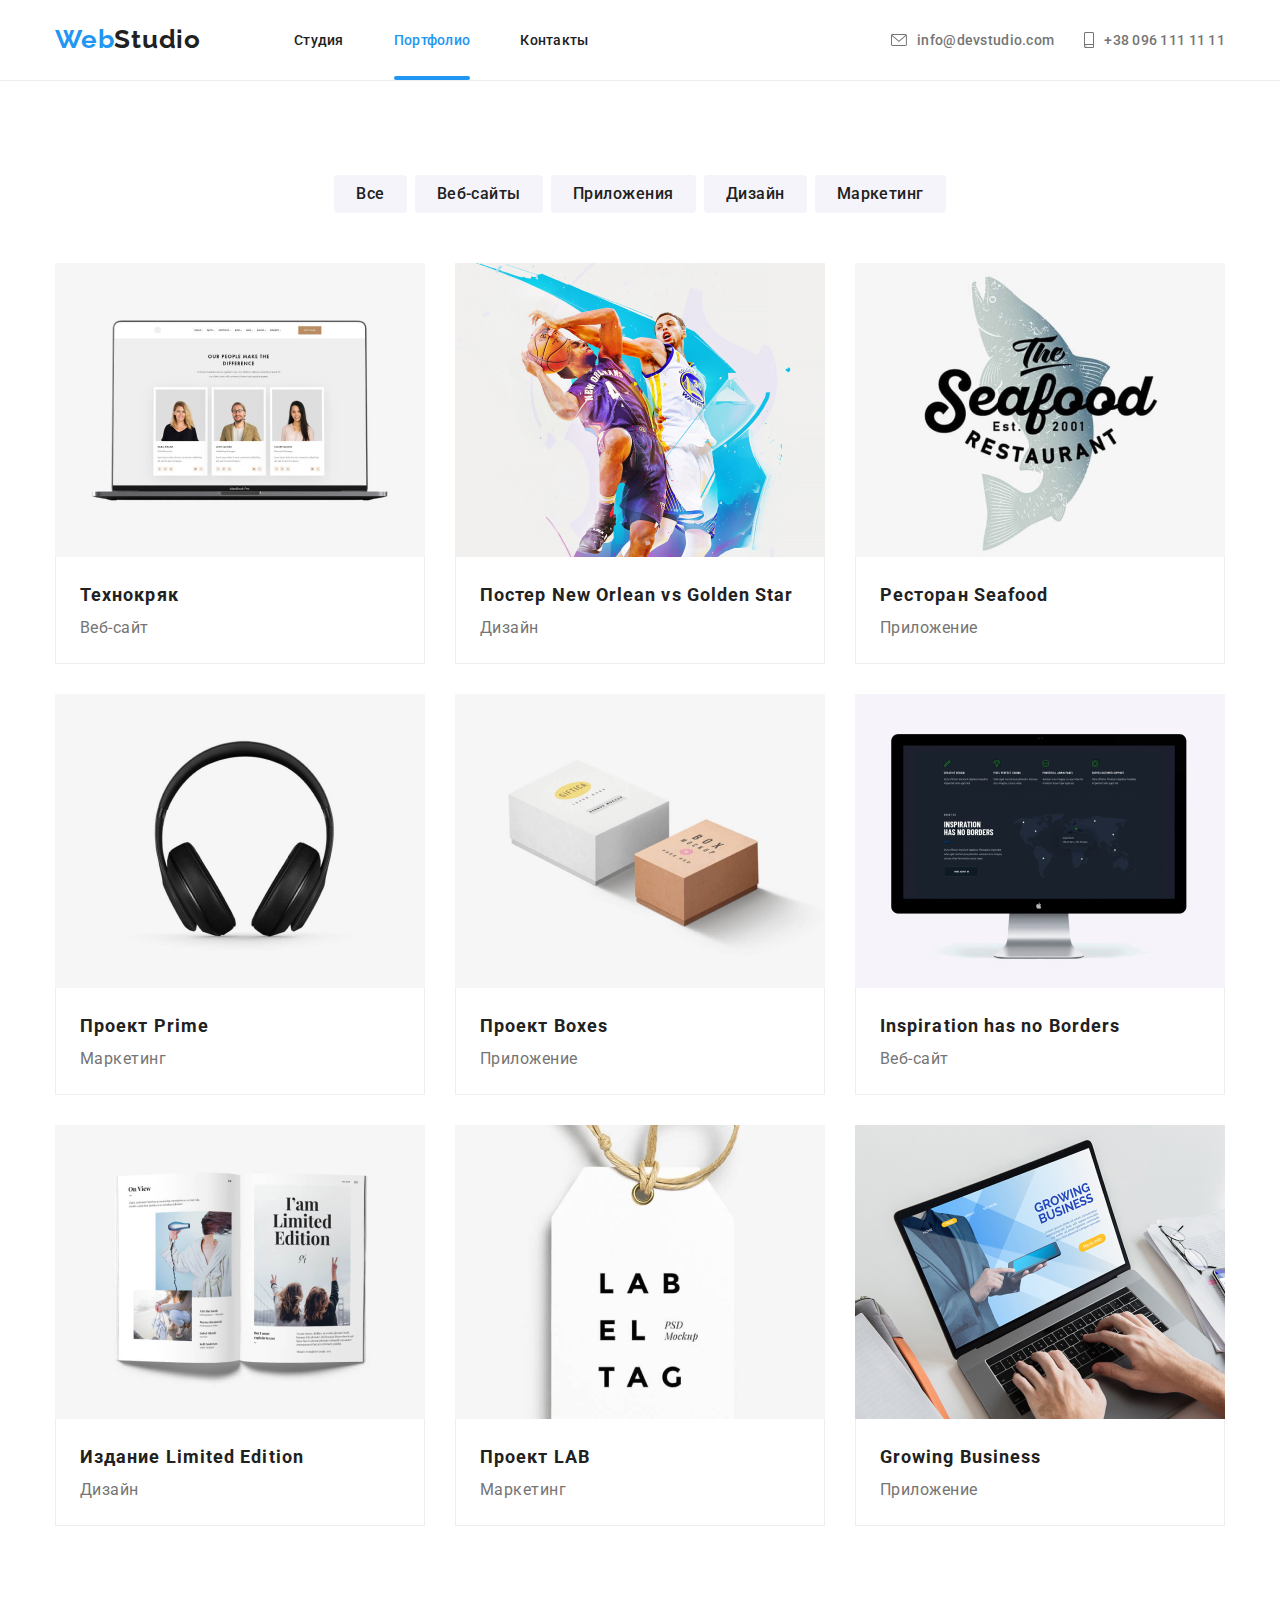
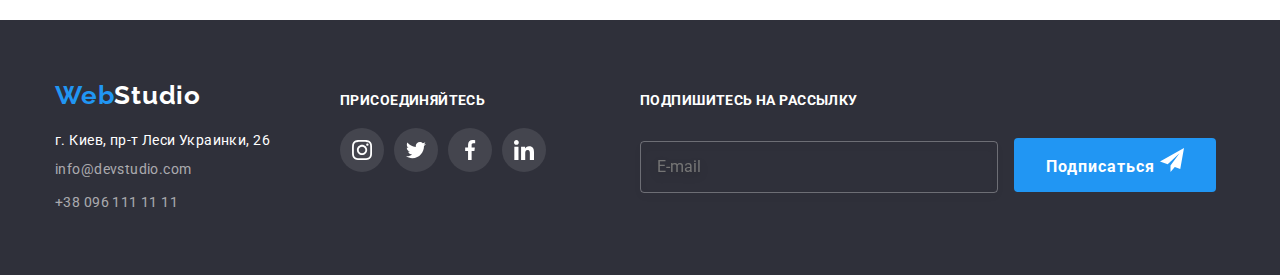
==== portfolio.html @ b3d7b761 "+hw6" ====
<!DOCTYPE html>
<html lang="ru">
<head>
    <meta charset="UTF-8">
    <meta name="viewport" content="width=device-width, initial-scale=1.0">
    <title>Портфолио</title>
    <link rel="stylesheet" href="https://cdnjs.cloudflare.com/ajax/libs/modern-normalize/1.0.0/modern-normalize.min.css">
    
    <link rel="preconnect" href="https://fonts.gstatic.com">
    <link href="https://fonts.googleapis.com/css2?family=Raleway:wght@700&family=Roboto:wght@400;500;700;900&display=swap"
        rel="stylesheet">
    <link rel="stylesheet" href="./css/styles.css">
</head>
<body>
    <header class="main-header">
    
        <div class="container header-container">
            <nav class="nav-content">
                <a href="./index.html" class="logo link"> <span class="logo-span">Web</span>Studio</a>
                <ul class="header-navigation-list list">
                    <li class="navigation-list">
                        <a href="./index.html" class="header-link link">Студия</a>
                    </li>
                    <li class="navigation-list">
                        <a href="./portfolio.html" class="header-link link current">Портфолио</a>
                    </li>
                    <li class="navigation-list">
                        <a href="#" class="header-link link">Контакты</a>
                    </li>
                </ul>
            </nav>
            <address class="header-contacts">
                <ul class="header-contacts-links list">
                    <li class="navigation-list"><a href="mailto:info@devstudio.com" class="header-contacts-link link">
                            <svg width="16" height="12" class="header-icon">
                                <use href="./images/sprite/symbol-defs.svg#icon-envelope">
                                </use>
                            </svg>
                            <span>info@devstudio.com</span> </a></li>
                    <li class="navigation-list"><a href="tel:+380961111111" class="header-contacts-link link">
                            <svg width="10" height="16" class="header-icon">
                                <use href="./images/sprite/symbol-defs.svg#icon-smartphone">
                                </use>
                            </svg>
                            <span>+38 096 111 11 11</span></a></li>
    
                </ul>
    
            </address>
        </div>
    
    </header>
    <main>
<section class="page-portfolio">
    <div class="container">
        <h1 class="visually-hidden">Портфолио</h1>
        <ul class="portfolio-buttons list">
            <li class="portfolio-btn"><button type="button" class="portfolio-button">Все</button></li>
            <li class="portfolio-btn"><button type="button" class="portfolio-button">Веб-сайты</button></li>
            <li class="portfolio-btn"><button type="button" class="portfolio-button">Приложения</button></li>
            <li class="portfolio-btn"><button type="button" class="portfolio-button">Дизайн</button></li>
            <li class="portfolio-btn"><button type="button" class="portfolio-button">Маркетинг</button></li>
        </ul>
    </div>
    <div class="container">
        <ul class="portfolio-examples list" >
            <li class="portfolio-item">
                <a href="#" class="portfolio-examples-link link">
                    <div class="portfolio-thumb">
                        <img src="./images/portfolio/technokryak.jpg" alt="ноутбук">
                        <p class="portfolio-thumb-text">Технокряк это современная площадка распространения коронавируса. Компании используют эту платформу для цифрового
                        шпионажа и атак на защищённые сервера конкурентов.</p>
                    </div>
                    <div class="portfolio-descr">
                        <h2 class="portfolio-cards-title">Технокряк</h2>
                        <p class="portfolio-cards-descr">Веб-сайт</p>
                    </div>
                </a>
            </li>
            <li class="portfolio-item">
                <a href="#" class="portfolio-examples-link link">
                    <div class="portfolio-thumb">
                        <img src="./images/portfolio/new-orlean.jpg" alt="постер">
                        <p class="portfolio-thumb-text">Технокряк это современная площадка распространения коронавируса. Компании используют эту
                            платформу для цифрового
                            шпионажа и атак на защищённые сервера конкурентов.</p>
                    </div>
                    <div class="portfolio-descr">
                        <h2 class="portfolio-cards-title">Постер New Orlean vs Golden Star</h2>
                        <p class="portfolio-cards-descr">Дизайн</p>
                    </div>
                </a>
            </li>
            <li class="portfolio-item">
                <a href="#" class="portfolio-examples-link link">
                   <div class="portfolio-thumb">
                        <img src="./images/portfolio/seafood.jpg" alt="логотип ресторана">
                        <p class="portfolio-thumb-text">Технокряк это современная площадка распространения коронавируса. Компании используют эту
                            платформу для цифрового
                            шпионажа и атак на защищённые сервера конкурентов.</p>
                   </div>
                    <div class="portfolio-descr">
                        <h2 class="portfolio-cards-title">Ресторан Seafood</h2>
                        <p class="portfolio-cards-descr">Приложение</p>
                    </div>
                </a>
            </li>
            <li class="portfolio-item">
                <a href="#" class="portfolio-examples-link link">
                    <div class="portfolio-thumb">
                        <img src="./images/portfolio/prime.jpg" alt="наушники">
                        <p class="portfolio-thumb-text">Технокряк это современная площадка распространения коронавируса. Компании используют эту
                            платформу для цифрового
                            шпионажа и атак на защищённые сервера конкурентов.</p>
                    </div>
                    <div class="portfolio-descr">
                        <h2 class="portfolio-cards-title">Проект Prime</h2>
                        <p class="portfolio-cards-descr">Маркетинг</p>
                    </div>
                </a>
            </li>
            <li class="portfolio-item">
                <a href="#" class="portfolio-examples-link link">
                    <div class="portfolio-thumb">
                        <img src="./images/portfolio/box.jpg" alt="коробки">
                        <p class="portfolio-thumb-text">Технокряк это современная площадка распространения коронавируса. Компании используют эту
                            платформу для цифрового
                            шпионажа и атак на защищённые сервера конкурентов.</p>
                    </div>
                    <div class="portfolio-descr">
                        <h2 class="portfolio-cards-title">Проект Boxes</h2>
                        <p class="portfolio-cards-descr">Приложение</p>
                    </div>
                </a>
            </li>
            <li class="portfolio-item">
                <a href="#" class="portfolio-examples-link link">
                    <div class="portfolio-thumb">
                        <img src="./images/portfolio/inspirations.jpg" alt="монитор">
                        <p class="portfolio-thumb-text">Технокряк это современная площадка распространения коронавируса. Компании используют эту
                            платформу для цифрового
                            шпионажа и атак на защищённые сервера конкурентов.</p>
                    </div>
                    <div class="portfolio-descr">
                        <h2 class="portfolio-cards-title">Inspiration has no Borders</h2>
                        <p class="portfolio-cards-descr">Веб-сайт</p>
                    </div>
                </a>
            </li>
            <li class="portfolio-item">
                <a href="#" class="portfolio-examples-link link">
                  <div class="portfolio-thumb">
                        <img src="./images/portfolio/limited-edition.jpg" alt="журнал">
                        <p class="portfolio-thumb-text">Технокряк это современная площадка распространения коронавируса. Компании используют эту
                            платформу для цифрового
                            шпионажа и атак на защищённые сервера конкурентов.</p>
                  </div>
                    <div class="portfolio-descr">
                        <h2 class="portfolio-cards-title">Издание Limited Edition</h2>
                        <p class="portfolio-cards-descr">Дизайн</p>
                    </div>
                </a>
            </li>
            <li class="portfolio-item">
                <a href="#" class="portfolio-examples-link link">
                   <div class="portfolio-thumb">
                        <img src="./images/portfolio/laba.jpg" alt="бирка">
                        <p class="portfolio-thumb-text">Технокряк это современная площадка распространения коронавируса. Компании используют эту
                            платформу для цифрового
                            шпионажа и атак на защищённые сервера конкурентов.</p>
                   </div>
                    <div class="portfolio-descr">
                        <h2 class="portfolio-cards-title">Проект LAB</h2>
                        <p class="portfolio-cards-descr">Маркетинг</p>
                    </div>
                </a>
            </li>
            <li class="portfolio-item">
                <a href="#" class="portfolio-examples-link link">
                    <div class="portfolio-thumb">
                        <img src="./images/portfolio/growing-business.jpg" alt="ноутбук">
                        <p class="portfolio-thumb-text">Технокряк это современная площадка распространения коронавируса. Компании используют эту
                            платформу для цифрового
                            шпионажа и атак на защищённые сервера конкурентов.</p>
                    </div>
                    <div class="portfolio-descr">
                        <h2 class="portfolio-cards-title">Growing Business</h2>
                        <p class="portfolio-cards-descr">Приложение</p>
                    </div>
                </a>
            </li>
        </ul>
    </div>
</section>
    </main>
<footer class="footer-main">
    <div class="container">
        <div class="footer-contact">

            <div class="footer-contact-container">
                <a href="#" class="logo-footer link"> <span class="logo-span">Web</span>Studio </a>
                <address>
                    <ul class="footer-contacts-list list">
                        <li class="footer-contacts">
                            <a href="https://goo.gl/maps/H9d4dG1FLGciRgg88" target="blank" class="footer-place link">г.
                                Киев, пр-т Леси
                                Украинки, 26 </a>
                        </li>
                        <li class="footer-contacts">
                            <a href="mailto:info@devstudio.com" class="footer-contacts-links link">
                                info@devstudio.com</a>
                        </li>
                        <li class="footer-contacts">
                            <a href="tel:+380961111111" class="footer-contacts-links link">+38 096 111 11 11</a>
                        </li>


                    </ul>
                </address>
            </div>
            <div class="join">
                <p class="join-text">ПРИСОЕДИНЯЙТЕСЬ</p>
                <ul class="social-list list">
                    <li class="social">
                        <a href="#" class="social-link link" aria-label="Instagram">
                            <svg class="social-icons">
                                <use href="./images/sprite/symbol-defs.svg#icon-instagram"></use>
                            </svg>
                        </a>
                    </li>
                    <li class="social">
                        <a href="#" class="social-link link" aria-label="Twitter">
                            <svg class="social-icons">
                                <use href="./images/sprite/symbol-defs.svg#icon-twitter"></use>
                            </svg>
                        </a>
                    </li>
                    <li class="social">
                        <a href="#" class="social-link link" aria-label="Facebook">
                            <svg class="social-icons">
                                <use href="./images/sprite/symbol-defs.svg#icon-facebook"></use>
                            </svg>
                        </a>
                    </li>
                    <li class="social">
                        <a href="#" class="social-link link" aria-label="LinkedIn">
                            <svg class="social-icons">
                                <use href="./images/sprite/symbol-defs.svg#icon-linkedin"></use>
                            </svg>
                        </a>
                    </li>
                </ul>
            </div>
            <div class="footer-form">
                <form>
                    <p class="join-text footer-join-text">ПОДПИШИТЕСЬ НА РАССЫЛКУ</p>
            
                    <input class="footer-input" type="email" placeholder="E-mail">
                    <button type="submit" class="button-hero">Подписаться
                        <svg class="footer-form-icon">
                            <use href="./images/sprite/symbol-defs.svg#icon-send"></use>
                        </svg>
                    </button>
                </form>
            
            </div>
        </div>
    </div>
</footer>
</body>
</html>
---- css/styles.css ----
:root {
  --text-black: #212121;
  --text-grey: #757575;
  --text-white: #ffffff;
  --accent-blue: #2196f3;
  --bgd-dark-color: #2f303a;
  --bgd-light-color: #f5f4fa;
  --border-color: #afb1b8;
}

/* Main styles */
.visually-hidden {
  position: absolute !important;
  clip: rect(1px 1px 1px 1px); /* IE6, IE7 */
  clip: rect(1px, 1px, 1px, 1px);
  padding: 0 !important;
  border: 0 !important;
  height: 1px !important;
  width: 1px !important;
  overflow: hidden;
}
body {
  font-family: "Roboto", sans-serif;
  margin: 0;
}
.link {
  text-decoration: none;
  cursor: pointer;
  font-style: normal;
}
.list {
  list-style: none;
  padding: 0;
  margin: 0;
}
.container {
  width: 1200px;
  margin-top: 0;
  margin-left: auto;
  margin-right: auto;
  padding-left: 15px;
  padding-right: 15px;
  /* outline: red solid 2px; */
}
section {
  /* outline: yellow solid 4px; */
}
.button {
  font-style: inherit;
  font-family: inherit;
}
h1,
h2,
h3,
h4,
h5,
h6,
p {
  margin: 0;
}
img {
  display: block;
}
/* Header */
.main-header {
  font-weight: 500;
  font-size: 14px;
  line-height: 1.143;
  letter-spacing: 0.02em;
  color: var(--text-black);
  border-bottom: 1px solid #ececec;
}
.header-container {
  display: flex;
  align-items: center;
  min-height: 80px;
}

.nav-content {
  display: flex;
  align-items: center;
}
.header-navigation-list {
  padding-bottom: 0;
  margin-left: 93px;
  display: flex;
}
.header-navigation-list .navigation-list + .navigation-list {
  margin-left: 50px;
}
.header-contacts {
  margin-left: auto;
  display: flex;
  align-items: center;
}
.header-link {
  position: relative;
  color: var(--text-black);
  padding-bottom: 32px;
  padding-top: 32px;
  transition: color 250ms cubic-bezier(0.4, 0, 0.2, 1);
}
.header-contacts-links .navigation-list + .navigation-list {
  margin-left: 30px;
}

.header-contacts-links {
  display: flex;
  color: var(--text-white);
  align-items: center;
}

.header-contacts-link {
  color: var(--text-grey);
  padding: 32px 0px;
  display: flex;
  justify-content: center;
  align-items: center;
  transition: color 250ms cubic-bezier(0.4, 0, 0.2, 1);
}

.header-navigation-list a:hover,
.header-navigation-list a:focus {
  color: var(--accent-blue);
}
.header-contacts a:hover,
.header-contacts a:focus {
  color: var(--accent-blue);
}
.logo {
  font-family: Raleway, sans-serif;
  font-weight: bold;
  font-size: 26px;
  line-height: 1.192;
  letter-spacing: 0.03em;
  color: var(--text-black);
  align-self: center;
  padding-top: 24px;
  padding-bottom: 25px;
  animation-duration: 1500ms;
}
.logo-span {
  font-family: Raleway, sans-serif;
  font-weight: bold;
  font-size: 26px;
  line-height: 1.192;
  letter-spacing: 0.03em;
  color: var(--accent-blue);
}
.header-icon {
  margin-right: 10px;
  display: inline-block;
  fill: currentColor;
  transition: fill 250ms cubic-bezier(0.4, 0, 0.2, 1);
}
.header-icon:hover,
.header-icon:focus {
  fill: currentColor;
}
.navigation-list {
  display: flex;
  align-items: center;
}
/* Footer */
.footer-place {
  font-size: 14px;
  line-height: 1.713px;
  letter-spacing: 0.03em;
  color: var(--text-white);
}
.footer-main {
  background-color: var(--bgd-dark-color);
  padding-top: 60px;
  padding-bottom: 60px;
}
.logo-footer {
  font-family: Raleway, sans-serif;
  font-weight: bold;
  font-size: 26px;
  line-height: 0.8;
  letter-spacing: 0.03em;
  color: var(--text-white);
}
.footer-contacts-list {
  margin-top: 20px;
}
.footer-contacts-list .footer-contacts + .footer-contacts {
  margin-top: 9px;
}
.footer-contacts-links {
  font-size: 14px;
  line-height: 1.713;
  letter-spacing: 0.03em;
  color: rgba(255, 255, 255, 0.6);
}
.footer-contact {
  display: flex;
  justify-content: baseline;
  align-items: ;
}
.join-text {
  font-weight: bold;
  font-size: 14px;
  line-height: 1.143;
  letter-spacing: 0.03em;
  text-transform: uppercase;
  margin-bottom: 20px;

  color: var(--text-white);
}
.join {
  padding-top: 12px;
}
.footer-contact-container {
  margin-right: 70px;
}

.join .social-link {
  background: rgba(255, 255, 255, 0.1);
}
.join .social-icons {
  fill: var(--text-white);
}
.footer-form {
  padding-top: 12px;
  margin-left: 94px;
}
.footer-input {
  border: 1px solid rgba(255, 255, 255, 0.3);
  filter: drop-shadow(0px 4px 4px rgba(0, 0, 0, 0.15));
  border-radius: 4px;
  background-color: transparent;
  padding: 16px;
  width: 358px;
  margin-right: 12px;
  color: var(--text-white);
}
.footer-input:focus {
  outline: none;
}
.button-footer {
  background: #2196f3;
  box-shadow: 0px 4px 4px rgba(0, 0, 0, 0.15);
  border-radius: 4px;
  padding: 10px 30px;
}
.footer-form-icon {
  width: 24px;
  height: 24px;
}
.footer-join-text {
  margin-bottom: 0;
}
.footer-form-btn {
  color: var(--text-white);
  background-color: var(--accent-blue);
  font-weight: bold;
  font-size: 16px;
  line-height: 1.87;
  letter-spacing: 0.06em;
  margin-top: 20px;
  border-radius: 4px;
  border: none;
  padding: 10px 32px;
}
/* studio */
/* Hero */
.section-hero {
  background-color: var(--bgd-dark-color);
  text-align: center;
}
.container-hero {
  max-width: 1600px;
  height: 600px;
  padding: 200px 0;
  margin-left: auto;
  margin-right: auto;
  background-image: linear-gradient(
      rgba(47, 48, 58, 0.4),
      rgba(47, 48, 58, 0.4)
    ),
    url("../images/hero/Img.jpg");
  background-size: cover;
  background-repeat: no-repeat;
  background-position: center;
}
.hero-title {
  color: var(--text-white);
  font-weight: 900;
  font-size: 44px;
  line-height: 1.36;
  letter-spacing: 0.06em;
  text-transform: uppercase;
}
.button-hero {
  color: var(--text-white);
  background-color: var(--accent-blue);
  font-weight: bold;
  font-size: 16px;
  line-height: 1.87;
  letter-spacing: 0.06em;
  margin-top: 30px;
  border-radius: 4px;
  border: none;
  padding: 10px 32px;
}
/* Advantages */

.advantages-section {
  padding-top: 94px;
  padding-bottom: 94px;
}
.advantages-title {
  font-size: 14px;
  line-height: 1.143;
  letter-spacing: 0.03em;
  text-transform: uppercase;
  color: var(--text-black);

  margin-top: 0;
  margin-bottom: 10px;
}
.advantages-examples {
  display: flex;
  justify-content: space-between;
}
.advantages-list {
  display: inline-block;
  width: 270px;
}
.advantages-list:not(:first-child) {
  margin-left: 30px;
}
.advantages-text {
  color: var(--text-grey);
  font-size: 14px;
  line-height: 1.713;
  letter-spacing: 0.03em;
  /* display: inline; */
}
.advantages-icon {
  padding: 25px 102px;
  background-color: var(--bgd-light-color);
  margin-bottom: 30px;
}
.adv-icon {
  width: 70px;
  height: 70px;
}
/* What we do */
.examples {
  padding-bottom: 94px;
}
.title-section {
  font-weight: bold;
  font-size: 36px;
  line-height: 1.167;
  letter-spacing: 0.03em;
  color: var(--text-black);
  margin-top: 0;
  margin-bottom: 50px;
  text-align: center;
}

.exaples-list {
  display: flex;
  justify-content: space-between;
}
.exaples-list .examples-item + .examples-item {
  margin-left: 30px;
}
.examples-thumb {
  position: relative;
}
.title-examples {
  position: absolute;
  bottom: 0;
  background: rgba(47, 48, 58, 0.8);
  padding-top: 27px;
  padding-bottom: 27px;
  width: 100%;
  font-weight: bold;
  font-size: 14px;
  line-height: 1.143;
  text-align: center;
  letter-spacing: 0.03em;
  text-transform: uppercase;
  color: var(--text-white);
}

/* Team */

.section-team {
  background-color: var(--bgd-light-color);
  padding-top: 94px;
  padding-bottom: 94px;
}
.team-card {
  background-color: var(--text-white);
  border-radius: 0px 0px 4px 4px;
  width: 270px;
  box-shadow: 0px 1px 3px rgba(0, 0, 0, 0.12), 0px 1px 1px rgba(0, 0, 0, 0.14),
    0px 2px 1px rgba(0, 0, 0, 0.2);
}

.team-card-container {
  padding: 30px 10px;
}
.team-list {
  display: flex;
  justify-content: space-between;
}
.team-list .team-card + .team-card {
  margin-left: 30px;
}
.team-person-name {
  font-weight: 500;
  font-size: 16px;
  line-height: 1.188;
  letter-spacing: 0.03em;
  color: var(--text-black);
  margin-bottom: 10px;
  text-align: center;
}
.team-personal-descr {
  font-size: 16px;
  line-height: 1.188;
  letter-spacing: 0.03em;
  color: var(--text-grey);
  text-align: center;
  margin-bottom: 16px;
}
.social-list {
  display: flex;
  justify-content: center;
}
.social-icons {
  width: 20px;
  height: 20px;
  fill: var(--border-color);
  transition: fill 250ms cubic-bezier(0.4, 0, 0.2, 1);
}
.social-link {
  display: flex;
  align-items: center;
  justify-content: center;
  width: 44px;
  height: 44px;
  border-radius: 50%;
  transition: background-color 250ms cubic-bezier(0.4, 0, 0.2, 1);
}
.social-link:focus,
.social-link:hover {
  background-color: var(--accent-blue);
  /* fill: var(--text-white); */
}
.social-link:focus .social-icons,
.social-link:hover .social-icons {
  fill: var(--text-white);
}
.social:not(:last-child) {
  margin-right: 10px;
}
/* Customers */

.section-customers {
  padding-top: 94px;
  padding-bottom: 94px;
}

.customer-list {
  display: flex;
  justify-content: center;
}
.customers-link {
  display: flex;
  border: 1px solid var(--border-color);
  border-radius: 4px;
  width: 170px;
  height: 90px;
  align-items: center;
  justify-content: center;
}
.customers:not(:last-child) {
  margin-right: 30px;
}
.customers-link:hover,
.customers-link:focus {
  border: 1px solid var(--accent-blue);
}
.first-customer {
  padding: 20px 64px;
}
.customers-icon {
  fill: var(--border-color);
  transition: fill 250ms cubic-bezier(0.4, 0, 0.2, 1);
}
.customers-link:focus .customers-icon,
.customers-link:hover .customers-icon {
  fill: var(--accent-blue);
}

/* Portfolio */

.page-portfolio {
  padding-top: 94px;
  padding-bottom: 94px;
}

.portfolio-buttons {
  display: flex;
  justify-content: center;
  margin-bottom: 50px;
}
.portfolio-button {
  font-weight: 500;
  font-size: 16px;
  line-height: 1.625;
  letter-spacing: 0.03em;
  color: var(--text-black);
  background-color: var(--bgd-light-color);
  border: transparent;
  padding: 6px 22px;
  border-radius: 4px;
  transition: color 250ms cubic-bezier(0.4, 0, 0.2, 1),
    background-color 250ms cubic-bezier(0.4, 0, 0.2, 1),
    box-shadow 250ms cubic-bezier(0.4, 0, 0.2, 1);
}

.portfolio-buttons .portfolio-btn + .portfolio-btn {
  margin-left: 8px;
}
.portfolio-examples {
  display: flex;
  flex-wrap: wrap;
}
.portfolio-item {
  margin-right: 30px;
  margin-bottom: 30px;
  transition: box-shadow 250ms cubic-bezier(0.4, 0, 0.2, 1);
}
.portfolio-item:nth-child(3n) {
  margin-right: 0px;
}

.portfolio-item:nth-last-child(-n + 3) {
  margin-bottom: 0;
}
.portfolio-thumb {
  position: relative;
  overflow: hidden;
}
.portfolio-thumb-text {
  position: absolute;
  left: 0;
  top: 0;
  width: 100%;
  height: 100%;
  padding: 63px 24px;
  transform: translateY(100%);
  font-size: 18px;
  line-height: 1.56;
  letter-spacing: 0.03em;
  color: var(--text-white);
  background-color: var(--accent-blue);
  transition: transform 250ms cubic-bezier(0.4, 0, 0.2, 1);
}
.portfolio-item:hover {
  box-shadow: 0px 1px 1px rgba(0, 0, 0, 0.12), 0px 4px 4px rgba(0, 0, 0, 0.06),
    1px 4px 6px rgba(0, 0, 0, 0.16);
}
.portfolio-examples-link:hover,
.portfolio-examples-link:focus {
  box-shadow: 0px 1px 1px rgba(0, 0, 0, 0.12), 0px 4px 4px rgba(0, 0, 0, 0.06),
    1px 4px 6px rgba(0, 0, 0, 0.16);
}
.portfolio-examples-link:hover .portfolio-thumb-text,
.portfolio-examples-link:focus .portfolio-thumb-text {
  transform: translateY(0%);
}
.portfolio-button:hover,
.portfolio-button:focus {
  color: var(--text-white);
  background-color: var(--accent-blue);
  box-shadow: 0px 3px 1px rgba(0, 0, 0, 0.1), 0px 1px 2px rgba(0, 0, 0, 0.08),
    0px 2px 2px rgba(0, 0, 0, 0.12);
}
.portfolio-cards-descr {
  font-weight: normal;
  font-size: 16px;
  line-height: 1.875;
  letter-spacing: 0.03em;
  color: var(--text-grey);
}

.portfolio-cards-title {
  font-weight: bold;
  font-size: 18px;
  line-height: 2;
  letter-spacing: 0.06em;
}
.portfolio-examples-link {
  color: var(--text-black);
  display: block;
}
.portfolio-descr {
  padding: 20px 24px;
  border-bottom: 1px solid #eeeeee;
  border-right: 1px solid #eeeeee;
  border-left: 1px solid #eeeeee;
}
.current {
  color: var(--accent-blue);
}
.current::after {
  content: "";
  position: absolute;
  display: block;
  width: 100%;
  height: 4px;
  bottom: 0;
  background-color: var(--accent-blue);
  border-radius: 2px;
}

.backdrop {
  position: fixed;
  top: 0;
  left: 0;
  width: 100%;
  height: 100%;
  background-color: rgba(0, 0, 0, 0.2);
  transition: all 250ms cubic-bezier(0.4, 0, 0.2, 1);
}
.modal {
  position: absolute;
  top: 50%;
  left: 50%;
  transform: translate(-50%, -50%);
  width: 528px;
  max-height: 581px;
  background-color: var(--text-white);
  box-shadow: 0px 1px 3px rgba(0, 0, 0, 0.12), 0px 1px 1px rgba(0, 0, 0, 0.14),
    0px 2px 1px rgba(0, 0, 0, 0.2);
  border-radius: 4px;
  padding: 40px;
}
.is-hidden {
  visibility: hidden;
  opacity: 0;
  pointer-events: none;
}
.modal-form {
  display: flex;
  flex-direction: column;
}
.modal-btn {
  position: absolute;
  top: 8px;
  right: 8px;
  width: 30px;
  height: 30px;
  border-radius: 50%;
  border: 1px solid rgba(0, 0, 0, 0.1);
  background-color: transparent;
  cursor: pointer;
  display: flex;
  justify-content: center;
  align-items: center;
}
.modal-btn:hover .modal-close {
  fill: var(--accent-blue);
}
.modal-title {
  font-weight: bold;
  font-size: 20px;
  line-height: 1.15;
  letter-spacing: 0.03em;
  color: var(--text-black);
  margin-bottom: 12px;
}
.modal-input {
  display: block;
  border: 1px solid rgba(33, 33, 33, 0.2);
  border-radius: 4px;
  width: 100%;
  /* margin-bottom: 10px; */
  padding-top: 12px;
  padding-bottom: 12px;
  padding-left: 42px;
  height: 40px;
  transition: border-color 250ms cubic-bezier(0.4, 0, 0.2, 1);
}
.modal-input:focus {
  border-color: var(--accent-blue);
  outline: none;
}
.modal-input:focus + .modal-icon {
  fill: var(--accent-blue);
}
.modal-icon {
  width: 18px;
  height: 18px;
  position: absolute;
  top: 50%;
  left: 12px;
  transform: translateY(-50%);
}
.modal-label {
  font-size: 12px;
  line-height: 1.17;
  letter-spacing: 0.01em;
  color: var(--text-grey);
  margin-top: 10px;
}
.modal-input-wrapper {
  position: relative;
  display: block;
  margin-top: 4px;
}
.modal-input.text {
  height: 120px;
  resize: none;
  padding: 12px 16px;
  margin-top: 4px;
  transition: border-color 250ms cubic-bezier(0.4, 0, 0.2, 1);
}
.modal-input.text:focus {
  outline: none;
}
.modal-input::placeholder {
  font-size: 12px;
  line-height: 1.17;
  letter-spacing: 0.01em;
  color: rgba(117, 117, 117, 0.5);
}
.policy-link {
  color: var(--accent-blue);
  font-size: 14px;
  line-height: 1.71;
  letter-spacing: 0.03em;
  margin-left: 2px;
}
.policy-label {
  display: flex;
  align-items: center;
  flex-wrap: wrap;
  font-size: 14px;
  line-height: 1.71;
  letter-spacing: 0.03em;
}
.policy-label::before {
  display: block;
  width: 16px;
  height: 16px;
  content: "";
  border: 2px solid var(--text-black);
  border-radius: 2px;
  margin-right: 8px;
}
.policy-checkbox:checked + .policy-label::before {
  background-color: var(--accent-blue);
  border-color: var(--accent-blue);
  background-image: url(../images/form/icon-check.svg);
  background-size: contain;
  background-origin: border-box;
}
.policy-checkbox:focus + .policy-label::before {
  /* background-color: var(--accent-blue); */
}

.button-hero.btn-modal {
  display: flex;
  justify-content: center;
  margin-right: auto;
  margin-left: auto;
  margin-top: 30px;
  margin-bottom: 0;
}
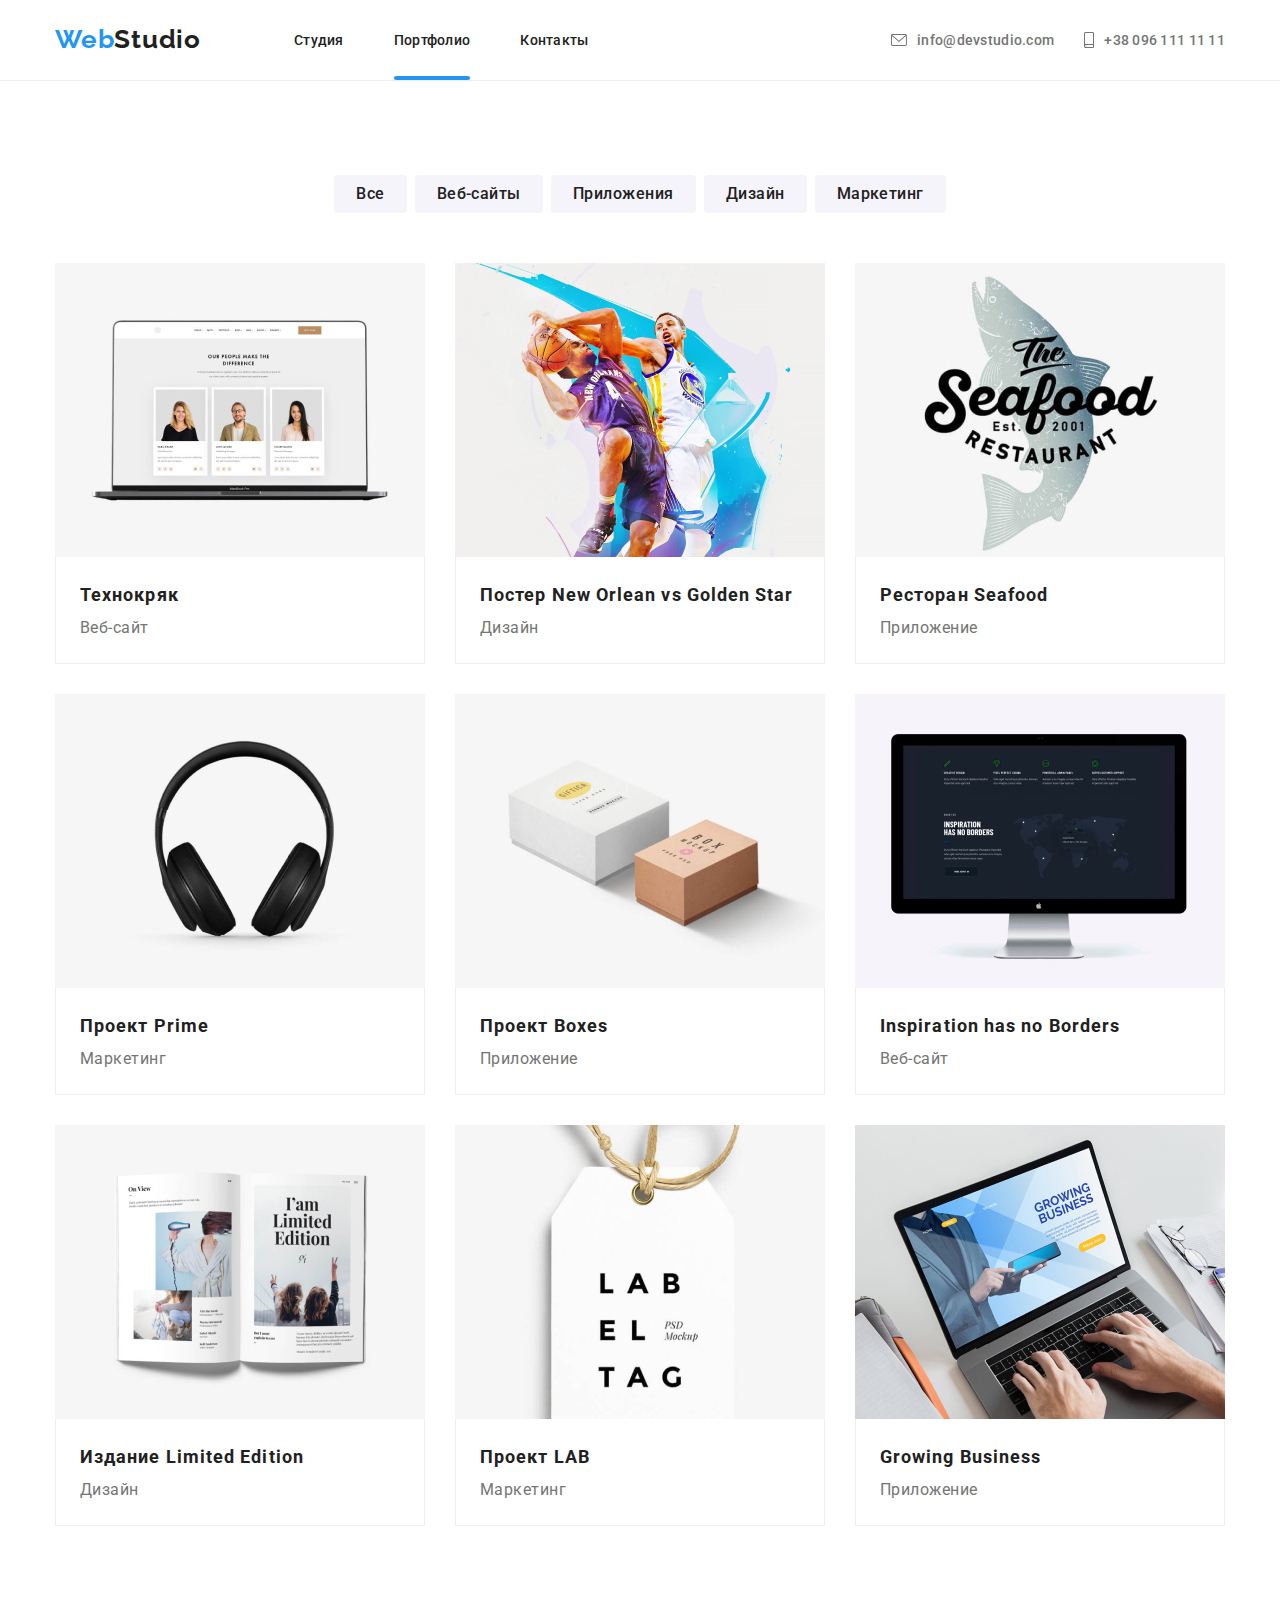
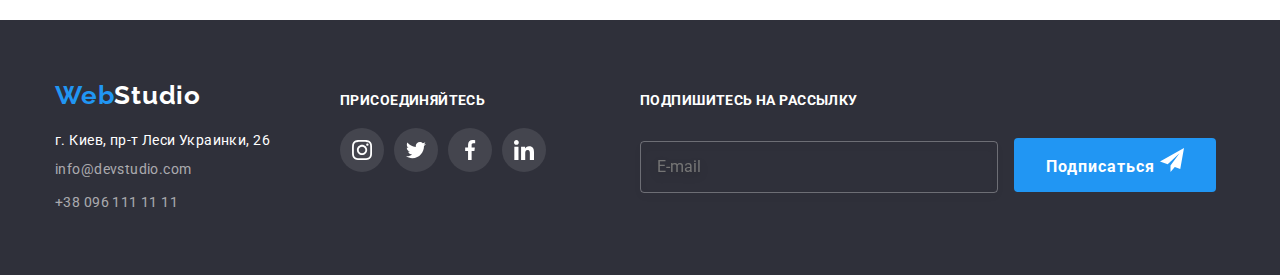
==== commit eee27d65: "1" ====
--- a/portfolio.html
+++ b/portfolio.html
@@ -9,7 +9,8 @@
     <link rel="preconnect" href="https://fonts.gstatic.com">
     <link href="https://fonts.googleapis.com/css2?family=Raleway:wght@700&family=Roboto:wght@400;500;700;900&display=swap"
         rel="stylesheet">
-    <link rel="stylesheet" href="./css/styles.css">
+    <!-- <link rel="stylesheet" href="./css/styles.css"> -->
+    <link rel="stylesheet" href="./css/main.min.css">
 </head>
 <body>
     <header class="main-header">
--- a/css/main.min.css
+++ b/css/main.min.css
@@ -0,0 +1,2 @@
+:root{--text-black: #212121;--text-grey: #757575;--text-white: #ffffff;--accent-blue: #2196f3;--bgd-dark-color: #2f303a;--bgd-light-color: #f5f4fa;--border-color: #afb1b8}.visually-hidden{position:absolute !important;clip:rect(1px 1px 1px 1px);clip:rect(1px, 1px, 1px, 1px);padding:0 !important;border:0 !important;height:1px !important;width:1px !important;overflow:hidden}.is-hidden{visibility:hidden;opacity:0;pointer-events:none}.link{text-decoration:none;cursor:pointer;font-style:normal}.list{list-style:none;padding:0;margin:0}.container{width:1200px;margin-top:0;margin-left:auto;margin-right:auto;padding-left:15px;padding-right:15px}.button{font-style:inherit;font-family:inherit}body{font-family:"Roboto", sans-serif;margin:0}h1,h2,h3,h4,h5,h6,p{margin:0}img{display:block}.current{color:var(--accent-blue)}.current::after{content:"";position:absolute;display:block;width:100%;height:4px;bottom:0;background-color:var(--accent-blue);border-radius:2px}.main-header{font-weight:500;font-size:14px;line-height:1.143;letter-spacing:0.02em;color:var(--text-black);border-bottom:1px solid #ececec}.header-container{display:flex;align-items:center;min-height:80px}.nav-content{display:flex;align-items:center}.header-navigation-list{padding-bottom:0;margin-left:93px;display:flex}.header-navigation-list .navigation-list+.navigation-list{margin-left:50px}.header-navigation-list a:hover,.header-navigation-list a:focus{color:var(--accent-blue)}.header-contacts{margin-left:auto;display:flex;align-items:center}.header-contacts a:hover,.header-contacts a:focus{color:var(--accent-blue)}.header-link{position:relative;color:var(--text-black);padding-bottom:32px;padding-top:32px;transition:color 250ms cubic-bezier(0.4, 0, 0.2, 1)}.header-contacts-links{display:flex;color:var(--text-white);align-items:center}.header-contacts-links .navigation-list+.navigation-list{margin-left:30px}.header-contacts-link{color:var(--text-grey);padding:32px 0px;display:flex;justify-content:center;align-items:center;transition:color 250ms cubic-bezier(0.4, 0, 0.2, 1)}.navigation-list{display:flex;align-items:center}.logo{font-family:Raleway, sans-serif;font-weight:bold;font-size:26px;line-height:1.192;letter-spacing:0.03em;color:var(--text-black);align-self:center;padding-top:24px;padding-bottom:25px;animation-duration:1500ms}.logo-span{font-family:Raleway, sans-serif;font-weight:bold;font-size:26px;line-height:1.192;letter-spacing:0.03em;color:var(--accent-blue)}.logo-footer{font-family:Raleway, sans-serif;font-weight:bold;font-size:26px;line-height:0.8;letter-spacing:0.03em;color:var(--text-white)}.header-icon{margin-right:10px;display:inline-block;fill:currentColor;transition:fill 250ms cubic-bezier(0.4, 0, 0.2, 1)}.header-icon:hover,.header-icon:focus{fill:currentColor}.footer-place{font-size:14px;line-height:1.713px;letter-spacing:0.03em;color:var(--text-white)}.footer-main{background-color:var(--bgd-dark-color);padding-top:60px;padding-bottom:60px}.footer-contacts-list{margin-top:20px}.footer-contacts-list .footer-contacts+.footer-contacts{margin-top:9px}.footer-contacts-links{font-size:14px;line-height:1.713;letter-spacing:0.03em;color:rgba(255,255,255,0.6)}.footer-contact{display:flex;justify-content:baseline}.footer-contact-container{margin-right:70px}.join-text{font-weight:bold;font-size:14px;line-height:1.143;letter-spacing:0.03em;text-transform:uppercase;margin-bottom:20px;color:var(--text-white)}.join{padding-top:12px}.join .social-link{background:rgba(255,255,255,0.1)}.join .social-icons{fill:var(--text-white)}.footer-join-text{margin-bottom:0}.footer-form{padding-top:12px;margin-left:94px}.footer-input{border:1px solid rgba(255,255,255,0.3);filter:drop-shadow(0px 4px 4px rgba(0,0,0,0.15));border-radius:4px;background-color:transparent;padding:16px;width:358px;margin-right:12px;color:var(--text-white)}.footer-input:focus{outline:none}.footer-form-icon{width:24px;height:24px}.button-footer{background:#2196f3;box-shadow:0px 4px 4px rgba(0,0,0,0.15);border-radius:4px;padding:10px 30px}.footer-form-btn{color:var(--text-white);background-color:var(--accent-blue);font-weight:bold;font-size:16px;line-height:1.87;letter-spacing:0.06em;margin-top:20px;border-radius:4px;border:none;padding:10px 32px}.button-hero{color:var(--text-white);background-color:var(--accent-blue);font-weight:bold;font-size:16px;line-height:1.87;letter-spacing:0.06em;margin-top:30px;border-radius:4px;border:none;padding:10px 32px}.button-hero.btn-modal{display:flex;justify-content:center;margin-right:auto;margin-left:auto;margin-top:30px;margin-bottom:0}.portfolio-buttons{display:flex;justify-content:center;margin-bottom:50px}.portfolio-buttons .portfolio-btn+.portfolio-btn{margin-left:8px}.portfolio-button{font-weight:500;font-size:16px;line-height:1.625;letter-spacing:0.03em;color:var(--text-black);background-color:var(--bgd-light-color);border:transparent;padding:6px 22px;border-radius:4px;transition:color 250ms cubic-bezier(0.4, 0, 0.2, 1),background-color 250ms cubic-bezier(0.4, 0, 0.2, 1),box-shadow 250ms cubic-bezier(0.4, 0, 0.2, 1)}.portfolio-button:hover,.portfolio-button:focus{color:var(--text-white);background-color:var(--accent-blue);box-shadow:0px 3px 1px rgba(0,0,0,0.1),0px 1px 2px rgba(0,0,0,0.08),0px 2px 2px rgba(0,0,0,0.12)}.modal-btn{position:absolute;top:8px;right:8px;width:30px;height:30px;border-radius:50%;border:1px solid rgba(0,0,0,0.1);background-color:transparent;cursor:pointer;display:flex;justify-content:center;align-items:center}.modal-btn:hover .modal-close{fill:var(--accent-blue)}.section-hero{background-color:var(--bgd-dark-color);text-align:center}.container-hero{max-width:1600px;height:600px;padding:200px 0;margin-left:auto;margin-right:auto;background-image:linear-gradient(rgba(47,48,58,0.4), rgba(47,48,58,0.4)),url("../images/hero/Img.jpg");background-size:cover;background-repeat:no-repeat;background-position:center}.hero-title{color:var(--text-white);font-weight:900;font-size:44px;line-height:1.36;letter-spacing:0.06em;text-transform:uppercase}.advantages-section{padding-top:94px;padding-bottom:94px}.advantages-title{font-size:14px;line-height:1.143;letter-spacing:0.03em;text-transform:uppercase;color:var(--text-black);margin-top:0;margin-bottom:10px}.advantages-examples{display:flex;justify-content:space-between}.advantages-list{display:inline-block;width:270px}.advantages-list:not(:first-child){margin-left:30px}.advantages-text{color:var(--text-grey);font-size:14px;line-height:1.713;letter-spacing:0.03em}.advantages-icon{padding:25px 102px;background-color:var(--bgd-light-color);margin-bottom:30px}.adv-icon{width:70px;height:70px}.examples{padding-bottom:94px}.title-section{font-weight:bold;font-size:36px;line-height:1.167;letter-spacing:0.03em;color:var(--text-black);margin-top:0;margin-bottom:50px;text-align:center}.exaples-list{display:flex;justify-content:space-between}.exaples-list .examples-item+.examples-item{margin-left:30px}.examples-thumb{position:relative}.title-examples{position:absolute;bottom:0;background:rgba(47,48,58,0.8);padding-top:27px;padding-bottom:27px;width:100%;font-weight:bold;font-size:14px;line-height:1.143;text-align:center;letter-spacing:0.03em;text-transform:uppercase;color:var(--text-white)}.section-team{background-color:var(--bgd-light-color);padding-top:94px;padding-bottom:94px}.team-card{background-color:var(--text-white);border-radius:0px 0px 4px 4px;width:270px;box-shadow:0px 1px 3px rgba(0,0,0,0.12),0px 1px 1px rgba(0,0,0,0.14),0px 2px 1px rgba(0,0,0,0.2)}.team-card-container{padding:30px 10px}.team-list{display:flex;justify-content:space-between}.team-list .team-card+.team-card{margin-left:30px}.team-person-name{font-weight:500;font-size:16px;line-height:1.188;letter-spacing:0.03em;color:var(--text-black);margin-bottom:10px;text-align:center}.team-personal-descr{font-size:16px;line-height:1.188;letter-spacing:0.03em;color:var(--text-grey);text-align:center;margin-bottom:16px}.social-list{display:flex;justify-content:center}.social-icons{width:20px;height:20px;fill:var(--border-color);transition:fill 250ms cubic-bezier(0.4, 0, 0.2, 1)}.social-link:focus .social-icons,.social-link:hover .social-icons{fill:var(--text-white)}.social-link{display:flex;align-items:center;justify-content:center;width:44px;height:44px;border-radius:50%;transition:background-color 250ms cubic-bezier(0.4, 0, 0.2, 1)}.social-link:focus,.social-link:hover{background-color:var(--accent-blue)}.social:not(:last-child){margin-right:10px}.section-customers{padding-top:94px;padding-bottom:94px}.customer-list{display:flex;justify-content:center}.customers-link{display:flex;border:1px solid var(--border-color);border-radius:4px;width:170px;height:90px;align-items:center;justify-content:center}.customers-link:hover,.customers-link:focus{border:1px solid var(--accent-blue)}.customers:not(:last-child){margin-right:30px}.first-customer{padding:20px 64px}.customers-icon{fill:var(--border-color);transition:fill 250ms cubic-bezier(0.4, 0, 0.2, 1)}.customers-link:focus .customers-icon,.customers-link:hover .customers-icon{fill:var(--accent-blue)}.backdrop{position:fixed;top:0;left:0;width:100%;height:100%;background-color:rgba(0,0,0,0.2);transition:all 250ms cubic-bezier(0.4, 0, 0.2, 1)}.modal{position:absolute;top:50%;left:50%;transform:translate(-50%, -50%);width:528px;max-height:581px;background-color:var(--text-white);box-shadow:0px 1px 3px rgba(0,0,0,0.12),0px 1px 1px rgba(0,0,0,0.14),0px 2px 1px rgba(0,0,0,0.2);border-radius:4px;padding:40px}.modal-form{display:flex;flex-direction:column}.modal-title{font-weight:bold;font-size:20px;line-height:1.15;letter-spacing:0.03em;color:var(--text-black);margin-bottom:12px}.modal-input{display:block;border:1px solid rgba(33,33,33,0.2);border-radius:4px;width:100%;padding-top:12px;padding-bottom:12px;padding-left:42px;height:40px;transition:border-color 250ms cubic-bezier(0.4, 0, 0.2, 1)}.modal-input:focus{border-color:var(--accent-blue);outline:none}.modal-input.text{height:120px;resize:none;padding:12px 16px;margin-top:4px;transition:border-color 250ms cubic-bezier(0.4, 0, 0.2, 1)}.modal-input.text:focus{outline:none}.modal-input::placeholder{font-size:12px;line-height:1.17;letter-spacing:0.01em;color:rgba(117,117,117,0.5)}.modal-icon{width:18px;height:18px;position:absolute;top:50%;left:12px;transform:translateY(-50%)}.modal-input:focus+.modal-icon{fill:var(--accent-blue)}.modal-label{font-size:12px;line-height:1.17;letter-spacing:0.01em;color:var(--text-grey);margin-top:10px}.modal-input-wrapper{position:relative;display:block;margin-top:4px}.policy-link{color:var(--accent-blue);font-size:14px;line-height:1.71;letter-spacing:0.03em;margin-left:2px}.policy-label{display:flex;align-items:center;flex-wrap:wrap;font-size:14px;line-height:1.71;letter-spacing:0.03em}.policy-label::before{display:block;width:16px;height:16px;content:"";border:2px solid var(--text-black);border-radius:2px;margin-right:8px}.policy-checkbox:checked+.policy-label::before{background-color:var(--accent-blue);border-color:var(--accent-blue);background-image:url(../images/form/icon-check.svg);background-size:contain;background-origin:border-box}.page-portfolio{padding-top:94px;padding-bottom:94px}.portfolio-examples{display:flex;flex-wrap:wrap}.portfolio-item{margin-right:30px;margin-bottom:30px;transition:box-shadow 250ms cubic-bezier(0.4, 0, 0.2, 1)}.portfolio-item:nth-child(3n){margin-right:0px}.portfolio-item:nth-last-child(-n+3){margin-bottom:0}.portfolio-item:hover{box-shadow:0px 1px 1px rgba(0,0,0,0.12),0px 4px 4px rgba(0,0,0,0.06),1px 4px 6px rgba(0,0,0,0.16)}.portfolio-thumb{position:relative;overflow:hidden}.portfolio-thumb-text{position:absolute;left:0;top:0;width:100%;height:100%;padding:63px 24px;transform:translateY(100%);font-size:18px;line-height:1.56;letter-spacing:0.03em;color:var(--text-white);background-color:var(--accent-blue);transition:transform 250ms cubic-bezier(0.4, 0, 0.2, 1)}.portfolio-examples-link:hover .portfolio-thumb-text,.portfolio-examples-link:focus .portfolio-thumb-text{transform:translateY(0%)}.portfolio-cards-descr{font-weight:normal;font-size:16px;line-height:1.875;letter-spacing:0.03em;color:var(--text-grey)}.portfolio-cards-title{font-weight:bold;font-size:18px;line-height:2;letter-spacing:0.06em}.portfolio-examples-link{color:var(--text-black);display:block}.portfolio-examples-link:hover,.portfolio-examples-link:focus{box-shadow:0px 1px 1px rgba(0,0,0,0.12),0px 4px 4px rgba(0,0,0,0.06),1px 4px 6px rgba(0,0,0,0.16)}.portfolio-descr{padding:20px 24px;border-bottom:1px solid #eeeeee;border-right:1px solid #eeeeee;border-left:1px solid #eeeeee}
+/*# sourceMappingURL=main.min.css.map */